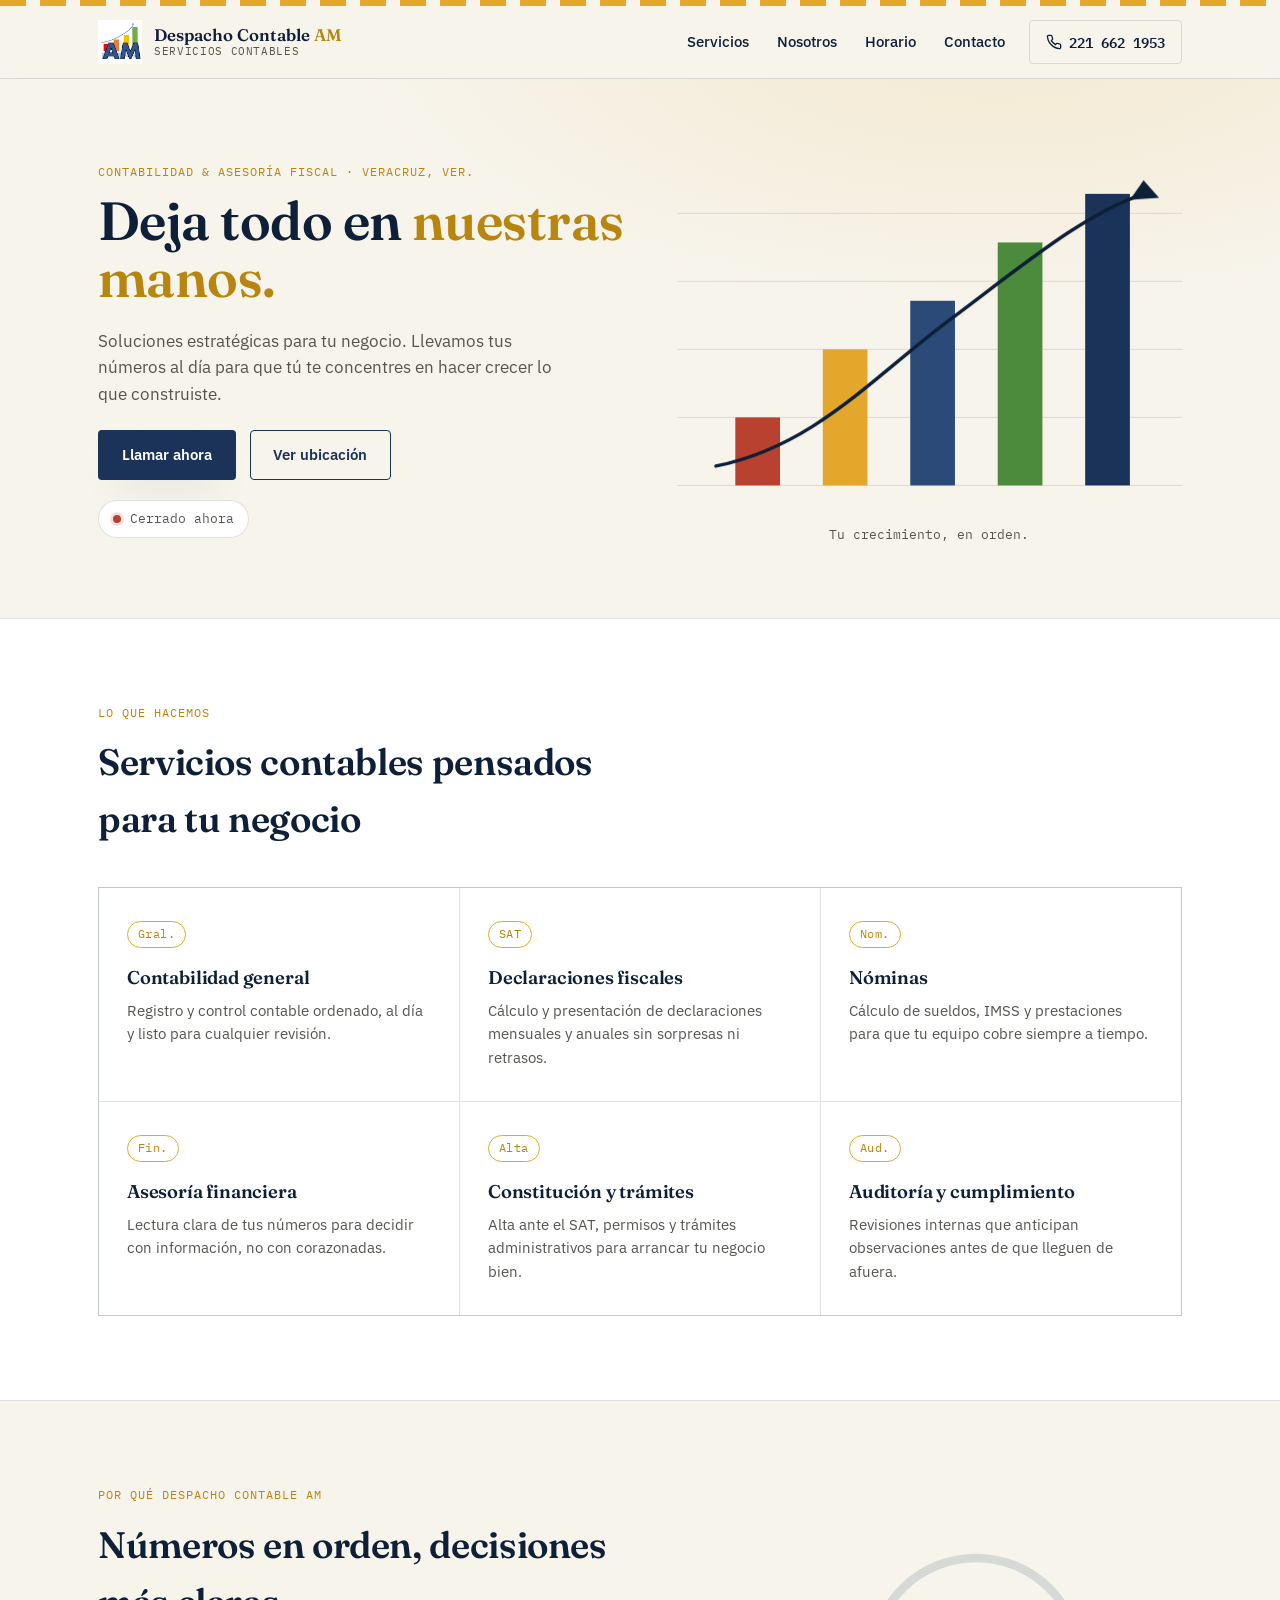
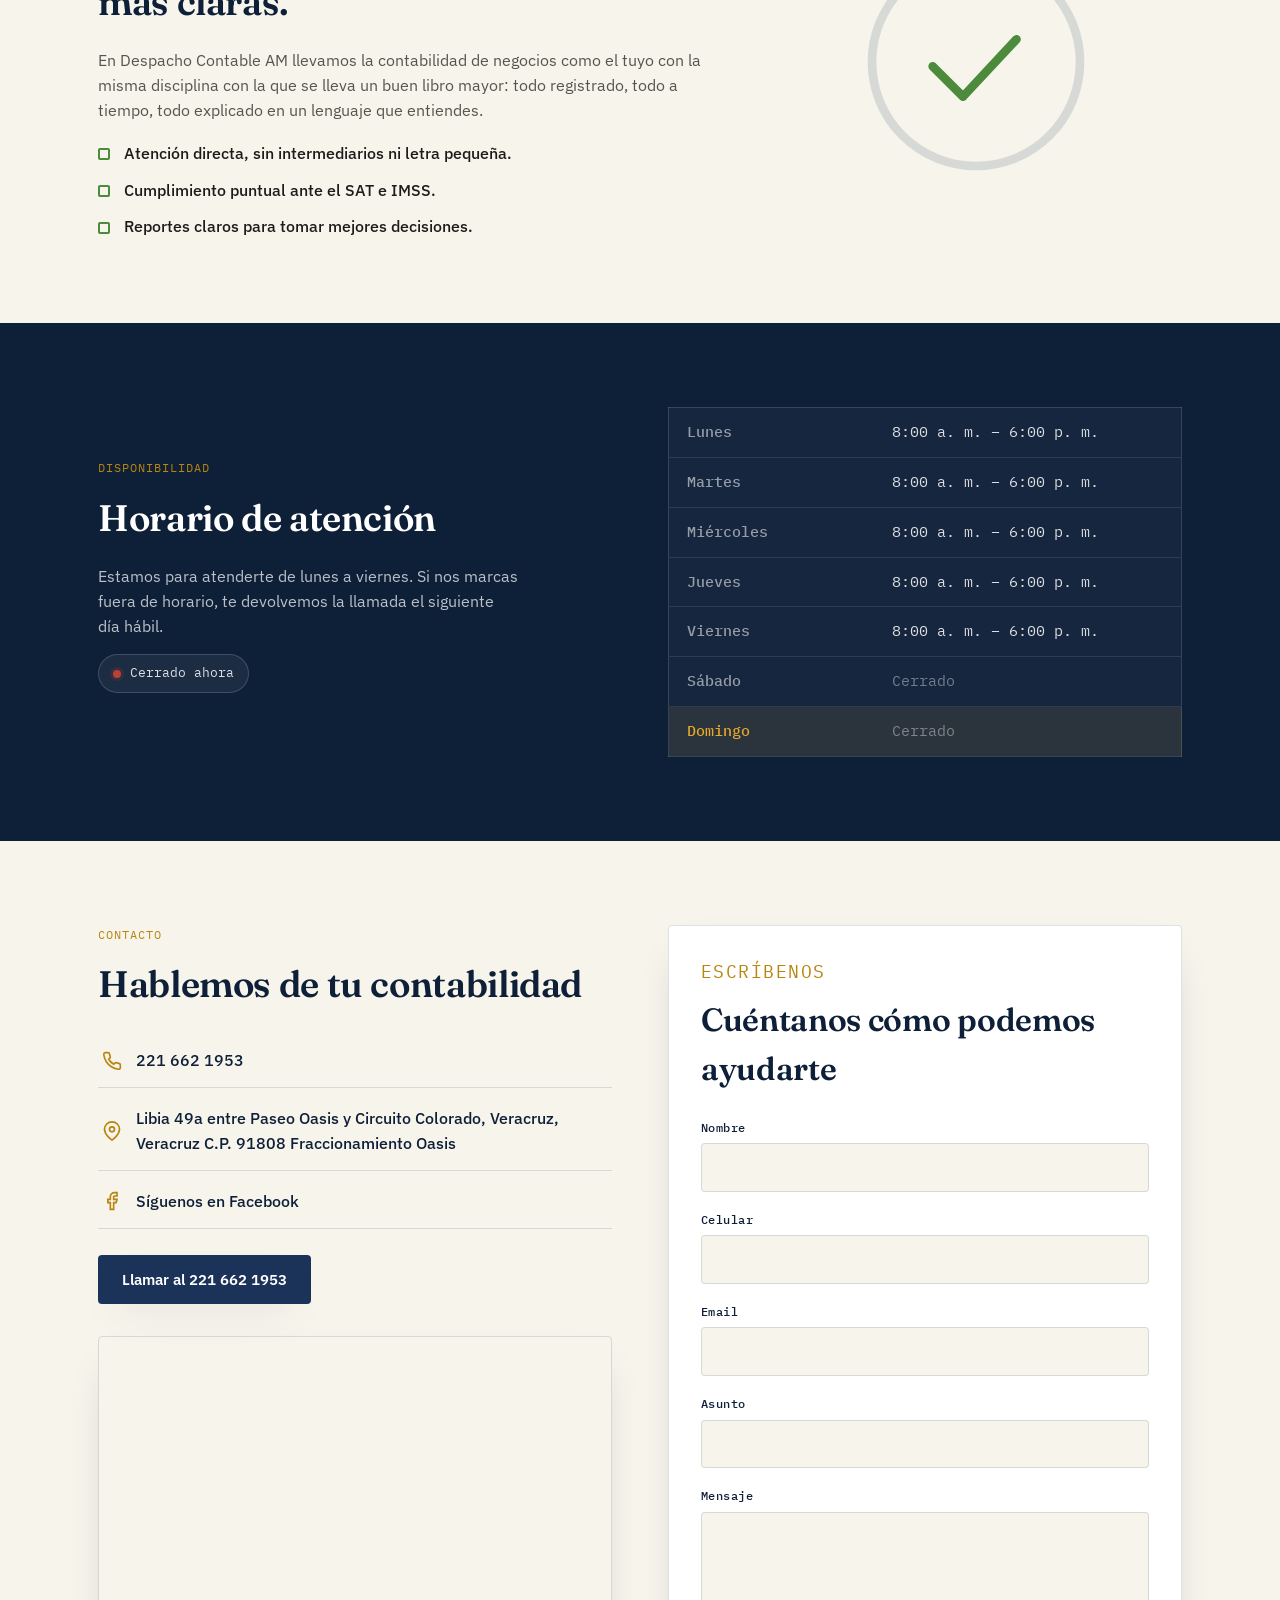
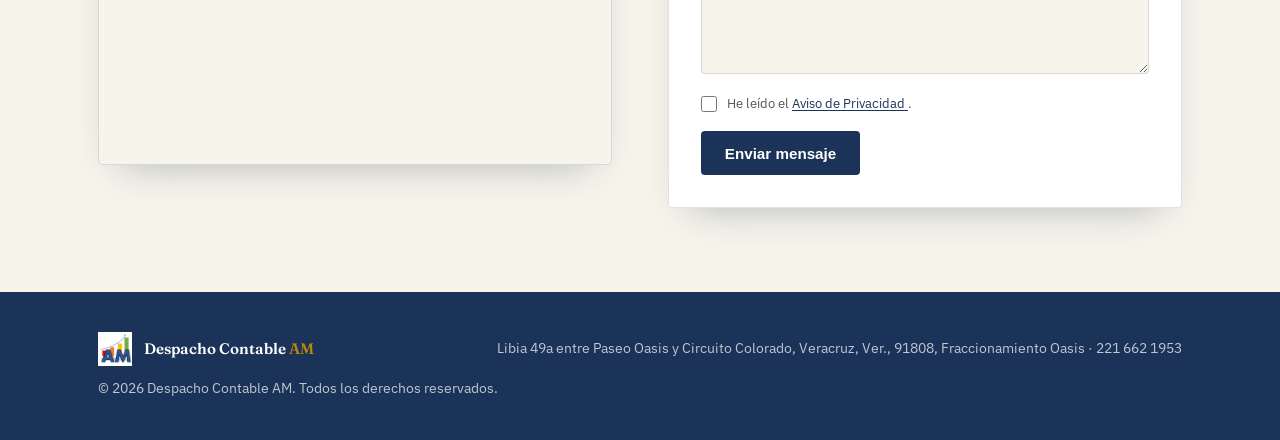
==== index.html @ 31444840 "first commit1" ====
<!doctype html>
<html lang="es-MX">
  <head>
    <meta charset="UTF-8" />
    <meta name="viewport" content="width=device-width, initial-scale=1" />
    <meta name="robots" content="index, follow" />
    <title>
      Despacho Contable AM — Contabilidad y asesoría fiscal en Veracruz
    </title>
    <meta
      name="description"
      content="Despacho Contable AM: contabilidad general, nóminas, declaraciones fiscales y asesoría financiera en Veracruz, México. Deja todo en nuestras manos."
    />

    <link rel="canonical" href="https://despacho-contable-am.vercel.app/" />

    <link rel="icon" href="assets/logo.png" type="image/png" />
    <link rel="preconnect" href="https://fonts.googleapis.com" />
    <link rel="preconnect" href="https://fonts.gstatic.com" crossorigin />

    <meta property="og:type" content="website" />
    <meta property="og:locale" content="es_MX" />
    <meta
      property="og:title"
      content="Despacho Contable AM — Contabilidad y asesoría fiscal en Veracruz"
    />
    <meta
      property="og:description"
      content="Contabilidad general, nóminas, declaraciones fiscales y asesoría financiera en Veracruz, México."
    />
    <meta
      property="og:url"
      content="https://despacho-contable-am.vercel.app/"
    />
    <meta
      property="og:image"
      content="https://despacho-contable-am.vercel.app/assets/og-image.jpg"
    />

    <script type="application/ld+json">
      {
        "@context": "https://schema.org",
        "@type": "AccountingService",
        "name": "Despacho Contable AM",
        "url": "https://despacho-contable-am.vercel.app/",
        "logo": "https://despacho-contable-am.vercel.app/assets/logo.png",
        "image": "https://despacho-contable-am.vercel.app/assets/og-image.jpg",
        "telephone": "+522216621953",
        "address": {
          "@type": "PostalAddress",
          "streetAddress": "Libia 49a",
          "addressLocality": "Veracruz",
          "addressRegion": "Veracruz",
          "postalCode": "91808",
          "addressCountry": "MX"
        },
        "geo": {
          "@type": "GeoCoordinates",
          "latitude": 19.203451,
          "longitude": -96.219655
        },
        "openingHoursSpecification": [
          {
            "@type": "OpeningHoursSpecification",
            "dayOfWeek": [
              "Monday",
              "Tuesday",
              "Wednesday",
              "Thursday",
              "Friday"
            ],
            "opens": "08:00",
            "closes": "18:00"
          }
        ],
        "sameAs": ["https://www.facebook.com/profile.php?id=61553483250418"]
      }
    </script>

    <link
      href="https://fonts.googleapis.com/css2?family=Fraunces:opsz,wght@9..144,400;9..144,500;9..144,600;9..144,700&family=IBM+Plex+Sans:wght@400;500;600;700&family=IBM+Plex+Mono:wght@400;500&display=swap"
      rel="stylesheet"
    />
    <link rel="stylesheet" href="styles.css" />
  </head>

  <body>
    <div class="ledger-rule" aria-hidden="true"></div>

    <header class="site-header" id="top">
      <div class="wrap header-inner">
        <a class="brand" href="#top">
          <img
            src="assets/logo.png"
            alt="Despacho Contable AM"
            class="brand-logo"
          />
          <span class="brand-text">
            <span class="brand-name">Despacho Contable <em>AM</em></span>
            <span class="brand-tag">Servicios contables</span>
          </span>
        </a>

        <nav class="site-nav" id="site-nav">
          <a href="#servicios">Servicios</a>
          <a href="#nosotros">Nosotros</a>
          <a href="#horario">Horario</a>
          <a href="#contacto">Contacto</a>
        </nav>

        <a class="btn btn-call" href="tel:+522216621953">
          <svg
            width="16"
            height="16"
            viewBox="0 0 24 24"
            fill="none"
            stroke="currentColor"
            stroke-width="2"
          >
            <path
              d="M22 16.92v3a2 2 0 0 1-2.18 2 19.79 19.79 0 0 1-8.63-3.07 19.5 19.5 0 0 1-6-6 19.79 19.79 0 0 1-3.07-8.67A2 2 0 0 1 4.11 2h3a2 2 0 0 1 2 1.72c.127.96.362 1.903.7 2.81a2 2 0 0 1-.45 2.11L8.09 9.91a16 16 0 0 0 6 6l1.27-1.27a2 2 0 0 1 2.11-.45c.907.338 1.85.573 2.81.7A2 2 0 0 1 22 16.92z"
            />
          </svg>
          221 662 1953
        </a>

        <button
          class="nav-toggle"
          id="nav-toggle"
          aria-label="Abrir menú"
          aria-expanded="false"
          aria-controls="site-nav"
        >
          <span></span><span></span><span></span>
        </button>
      </div>
    </header>

    <main>
      <!-- HERO -->
      <section class="hero">
        <div class="wrap hero-inner">
          <div class="hero-copy">
            <p class="eyebrow">
              Contabilidad &amp; asesoría fiscal · Veracruz, Ver.
            </p>
            <h1>Deja todo en <em>nuestras manos.</em></h1>
            <p class="hero-lead">
              Soluciones estratégicas para tu negocio. Llevamos tus números al
              día para que tú te concentres en hacer crecer lo que construiste.
            </p>
            <div class="hero-actions">
              <a href="tel:+522216621953" class="btn btn-primary"
                >Llamar ahora</a
              >
              <a href="#contacto" class="btn btn-ghost">Ver ubicación</a>
            </div>
            <p class="hero-status" id="hero-status">
              <span class="status-dot" id="status-dot"></span>
              <span id="status-text">Consultando horario…</span>
            </p>
          </div>

          <div class="hero-chart" aria-hidden="true">
            <svg viewBox="0 0 520 380" class="chart-svg">
              <!-- ledger grid -->
              <g class="grid-lines">
                <line x1="0" y1="60" x2="520" y2="60" />
                <line x1="0" y1="130" x2="520" y2="130" />
                <line x1="0" y1="200" x2="520" y2="200" />
                <line x1="0" y1="270" x2="520" y2="270" />
                <line x1="0" y1="340" x2="520" y2="340" />
              </g>
              <!-- bars -->
              <rect class="bar bar-1" x="60" y="270" width="46" height="70" />
              <rect class="bar bar-2" x="150" y="200" width="46" height="140" />
              <rect class="bar bar-3" x="240" y="150" width="46" height="190" />
              <rect class="bar bar-4" x="330" y="90" width="46" height="250" />
              <rect class="bar bar-5" x="420" y="40" width="46" height="300" />
              <!-- ascending line -->
              <path
                class="ascend-line"
                d="M40 320 C 140 300, 200 230, 280 170 S 420 60, 480 40"
              />
              <polygon class="ascend-arrow" points="480,26 496,44 466,46" />
            </svg>
            <p class="chart-caption">Tu crecimiento, en orden.</p>
          </div>
        </div>
      </section>

      <!-- SERVICIOS -->
      <section id="servicios" class="section services">
        <div class="wrap">
          <p class="eyebrow">Lo que hacemos</p>
          <h2>Servicios contables pensados para tu negocio</h2>

          <div class="service-grid">
            <article class="service-card">
              <span class="service-mark">Gral.</span>
              <h3>Contabilidad general</h3>
              <p>
                Registro y control contable ordenado, al día y listo para
                cualquier revisión.
              </p>
            </article>
            <article class="service-card">
              <span class="service-mark">SAT</span>
              <h3>Declaraciones fiscales</h3>
              <p>
                Cálculo y presentación de declaraciones mensuales y anuales sin
                sorpresas ni retrasos.
              </p>
            </article>
            <article class="service-card">
              <span class="service-mark">Nom.</span>
              <h3>Nóminas</h3>
              <p>
                Cálculo de sueldos, IMSS y prestaciones para que tu equipo cobre
                siempre a tiempo.
              </p>
            </article>
            <article class="service-card">
              <span class="service-mark">Fin.</span>
              <h3>Asesoría financiera</h3>
              <p>
                Lectura clara de tus números para decidir con información, no
                con corazonadas.
              </p>
            </article>
            <article class="service-card">
              <span class="service-mark">Alta</span>
              <h3>Constitución y trámites</h3>
              <p>
                Alta ante el SAT, permisos y trámites administrativos para
                arrancar tu negocio bien.
              </p>
            </article>
            <article class="service-card">
              <span class="service-mark">Aud.</span>
              <h3>Auditoría y cumplimiento</h3>
              <p>
                Revisiones internas que anticipan observaciones antes de que
                lleguen de afuera.
              </p>
            </article>
          </div>
        </div>
      </section>

      <!-- NOSOTROS -->
      <section id="nosotros" class="section about">
        <div class="wrap about-inner">
          <div class="about-copy">
            <p class="eyebrow">Por qué Despacho Contable AM</p>
            <h2>Números en orden, decisiones más claras.</h2>
            <p>
              En Despacho Contable AM llevamos la contabilidad de negocios como
              el tuyo con la misma disciplina con la que se lleva un buen libro
              mayor: todo registrado, todo a tiempo, todo explicado en un
              lenguaje que entiendes.
            </p>
            <ul class="about-points">
              <li>Atención directa, sin intermediarios ni letra pequeña.</li>
              <li>Cumplimiento puntual ante el SAT e IMSS.</li>
              <li>Reportes claros para tomar mejores decisiones.</li>
            </ul>
          </div>
          <div class="about-figure" aria-hidden="true">
            <svg viewBox="0 0 300 300" class="figure-svg">
              <circle cx="150" cy="150" r="120" class="figure-ring" />
              <path class="figure-tick" d="M100 155 L135 190 L205 115" />
            </svg>
          </div>
        </div>
      </section>

      <!-- HORARIO -->
      <section id="horario" class="section schedule">
        <div class="wrap schedule-inner">
          <div>
            <p class="eyebrow">Disponibilidad</p>
            <h2>Horario de atención</h2>
            <p class="schedule-lead">
              Estamos para atenderte de lunes a viernes. Si nos marcas fuera de
              horario, te devolvemos la llamada el siguiente día hábil.
            </p>
            <p class="hero-status schedule-status">
              <span class="status-dot" id="status-dot-2"></span>
              <span id="status-text-2">Consultando horario…</span>
            </p>
          </div>

          <table class="schedule-table" id="schedule-table">
            <tbody>
              <tr data-day="1">
                <th>Lunes</th>
                <td>8:00 a. m. – 6:00 p. m.</td>
              </tr>
              <tr data-day="2">
                <th>Martes</th>
                <td>8:00 a. m. – 6:00 p. m.</td>
              </tr>
              <tr data-day="3">
                <th>Miércoles</th>
                <td>8:00 a. m. – 6:00 p. m.</td>
              </tr>
              <tr data-day="4">
                <th>Jueves</th>
                <td>8:00 a. m. – 6:00 p. m.</td>
              </tr>
              <tr data-day="5">
                <th>Viernes</th>
                <td>8:00 a. m. – 6:00 p. m.</td>
              </tr>
              <tr data-day="6">
                <th>Sábado</th>
                <td class="closed">Cerrado</td>
              </tr>
              <tr data-day="0">
                <th>Domingo</th>
                <td class="closed">Cerrado</td>
              </tr>
            </tbody>
          </table>
        </div>
      </section>

      <!-- CONTACTO -->
      <section id="contacto" class="section contact">
        <div class="wrap contact-inner">
          <div class="contact-copy">
            <p class="eyebrow">Contacto</p>
            <h2>Hablemos de tu contabilidad</h2>

            <div class="contact-list">
              <a class="contact-item" href="tel:+522216621953">
                <svg
                  width="20"
                  height="20"
                  viewBox="0 0 24 24"
                  fill="none"
                  stroke="currentColor"
                  stroke-width="2"
                >
                  <path
                    d="M22 16.92v3a2 2 0 0 1-2.18 2 19.79 19.79 0 0 1-8.63-3.07 19.5 19.5 0 0 1-6-6 19.79 19.79 0 0 1-3.07-8.67A2 2 0 0 1 4.11 2h3a2 2 0 0 1 2 1.72c.127.96.362 1.903.7 2.81a2 2 0 0 1-.45 2.11L8.09 9.91a16 16 0 0 0 6 6l1.27-1.27a2 2 0 0 1 2.11-.45c.907.338 1.85.573 2.81.7A2 2 0 0 1 22 16.92z"
                  />
                </svg>
                <span>221 662 1953</span>
              </a>

              <a
                class="contact-item"
                href="https://maps.app.goo.gl/DfeY7uZKvS2wfUbW8"
                target="_blank"
                rel="noopener"
              >
                <svg
                  width="20"
                  height="20"
                  viewBox="0 0 24 24"
                  fill="none"
                  stroke="currentColor"
                  stroke-width="2"
                >
                  <path d="M21 10c0 7-9 13-9 13s-9-6-9-13a9 9 0 0 1 18 0z" />
                  <circle cx="12" cy="10" r="3" />
                </svg>
                <span
                  >Libia 49a entre Paseo Oasis y Circuito Colorado, Veracruz,
                  Veracruz C.P. 91808 Fraccionamiento Oasis</span
                >
              </a>

              <a
                class="contact-item"
                href="https://www.facebook.com/profile.php?id=61553483250418"
                target="_blank"
                rel="noopener"
              >
                <svg
                  width="20"
                  height="20"
                  viewBox="0 0 24 24"
                  fill="none"
                  stroke="currentColor"
                  stroke-width="2"
                >
                  <path
                    d="M18 2h-3a5 5 0 0 0-5 5v3H7v4h3v8h4v-8h3l1-4h-4V7a1 1 0 0 1 1-1h3z"
                  />
                </svg>
                <span>Síguenos en Facebook</span>
              </a>
            </div>

            <a href="tel:+522216621953" class="btn btn-primary contact-cta"
              >Llamar al 221 662 1953</a
            >
            <div class="contact-map">
              <iframe
                title="Ubicación Despacho Contable AM"
                src="https://www.google.com/maps/embed?pb=!1m17!1m12!1m3!1d3767.8111058384743!2d-96.21965499999999!3d19.203450999999998!2m3!1f0!2f0!3f0!3m2!1i1024!2i768!4f13.1!3m2!1m1!2zMTnCsDEyJzEyLjQiTiA5NsKwMTMnMTAuOCJX!5e0!3m2!1ses!2smx!4v1786740203507!5m2!1ses!2smx"
                width="600"
                height="450"
                style="border: 0"
                allowfullscreen=""
                loading="lazy"
                referrerpolicy="strict-origin-when-cross-origin"
              ></iframe>
            </div>
          </div>

          <div class="contact-form">
            <p class="eyebrow">Escríbenos</p>
            <h3>Cuéntanos cómo podemos ayudarte</h3>
            <form
              action="https://formsubmit.co/luisalg5@icloud.com"
              method="POST"
            >
              <input
                type="hidden"
                name="_subject"
                value="Nuevo mensaje desde Despacho Contable AM"
              />

              <input type="hidden" name="_captcha" value="true" />

              <input
                type="hidden"
                name="_next"
                value="https://despacho-contable-am.vercel.app/gracias.html"
              />

              <input
                type="text"
                name="_honey"
                style="display: none"
                tabindex="-1"
                autocomplete="off"
              />

              <div class="form-field">
                <label for="name">Nombre</label>
                <input
                  type="text"
                  id="name"
                  name="name"
                  autocomplete="name"
                  required
                />
              </div>

              <div class="form-field">
                <label for="phone">Celular</label>
                <input
                  type="tel"
                  id="phone"
                  name="phone"
                  autocomplete="tel"
                  inputmode="tel"
                  required
                />
              </div>

              <div class="form-field">
                <label for="email">Email</label>
                <input
                  type="email"
                  id="email"
                  name="email"
                  autocomplete="email"
                  required
                />
              </div>

              <div class="form-field">
                <label for="subject">Asunto</label>
                <input type="text" id="subject" name="subject" required />
              </div>

              <div class="form-field">
                <label for="message">Mensaje</label>
                <textarea
                  id="message"
                  name="message"
                  rows="6"
                  required
                ></textarea>
              </div>

              <div class="form-privacy">
                <label>
                  <input type="checkbox" name="privacy" required />
                  <span>
                    He leído el
                    <a href="/aviso-de-privacidad.html"> Aviso de Privacidad </a
                    >.
                  </span>
                </label>
              </div>

              <button type="submit" class="btn btn-primary">
                Enviar mensaje
              </button>
            </form>
          </div>
        </div>
      </section>
    </main>

    <footer class="site-footer">
      <div class="wrap footer-inner">
        <div class="brand footer-brand">
          <img
            src="assets/logo.png"
            alt="Despacho Contable AM"
            class="brand-logo brand-logo-sm"
          />
          <span class="brand-name">Despacho Contable <em>AM</em></span>
        </div>
        <p>
          <a
            href="https://maps.app.goo.gl/DfeY7uZKvS2wfUbW8"
            target="_blank"
            rel="noopener"
          >
            Libia 49a entre Paseo Oasis y Circuito Colorado, Veracruz, Ver.,
            91808, Fraccionamiento Oasis
          </a>
          · 221 662 1953
        </p>
        <p class="footer-fine">
          © <span id="year"></span> Despacho Contable AM. Todos los derechos
          reservados.
        </p>
      </div>
    </footer>

    <script src="script.js"></script>
  </body>
</html>
---- styles.css ----
/* ============================================================
   Despacho Contable AM — design tokens
   ============================================================ */
:root {
  --navy: #1b3358;
  --navy-dark: #0e1f38;
  --navy-soft: #2c4a78;
  --gold: #e3a82b;
  --gold-dark: #b8850f;
  --green: #4b8b3b;
  --cream: #f7f4ec;
  --cream-2: #efeadc;
  --ink: #1c1c1a;
  --ink-soft: #55554f;
  --white: #ffffff;
  --line: rgba(27, 51, 88, 0.14);

  --font-display: 'Fraunces', 'Iowan Old Style', serif;
  --font-body: 'IBM Plex Sans', 'Segoe UI', sans-serif;
  --font-mono: 'IBM Plex Mono', 'SFMono-Regular', monospace;

  --wrap: 1140px;
  --radius: 4px;
  --shadow: 0 18px 40px -22px rgba(14, 31, 56, 0.35);
}

@media (prefers-reduced-motion: reduce) {
  * {
    animation-duration: 0.001ms !important;
    animation-iteration-count: 1 !important;
    transition-duration: 0.001ms !important;
    scroll-behavior: auto !important;
  }
}

*,
*::before,
*::after {
  box-sizing: border-box;
}
html {
  scroll-behavior: smooth;
}
body {
  margin: 0;
  background: var(--cream);
  color: var(--ink);
  font-family: var(--font-body);
  font-size: 16px;
  line-height: 1.55;
  -webkit-font-smoothing: antialiased;
}
img {
  max-width: 100%;
  display: block;
}
a {
  color: inherit;
  text-decoration: none;
}
h1,
h2,
h3 {
  font-family: var(--font-display);
  color: var(--navy-dark);
  margin: 0 0 0.5em;
  font-weight: 600;
  letter-spacing: -0.01em;
}
p {
  margin: 0 0 1em;
  color: var(--ink-soft);
}
ul {
  margin: 0;
  padding: 0;
  list-style: none;
}

.wrap {
  width: 100%;
  max-width: var(--wrap);
  margin: 0 auto;
  padding: 0 28px;
}

/* thin ledger rule across the very top, a nod to a ruled account book */
.ledger-rule {
  height: 6px;
  background: repeating-linear-gradient(
    90deg,
    var(--gold) 0 26px,
    transparent 26px 40px
  );
}

/* ---------- eyebrow / labels ---------- */
.eyebrow {
  font-family: var(--font-mono);
  font-size: 0.78rem;
  letter-spacing: 0.08em;
  text-transform: uppercase;
  color: var(--gold-dark);
  margin: 0 0 0.9em;
}

/* ============================================================
   Buttons
   ============================================================ */
.btn {
  display: inline-flex;
  align-items: center;
  gap: 0.5em;
  padding: 0.8em 1.5em;
  border-radius: var(--radius);
  font-weight: 600;
  font-size: 0.95rem;
  border: 1.5px solid transparent;
  transition:
    transform 0.15s ease,
    box-shadow 0.15s ease,
    background-color 0.15s ease,
    color 0.15s ease;
  white-space: nowrap;
}
.btn:focus-visible {
  outline: 3px solid var(--gold);
  outline-offset: 2px;
}
.btn-primary {
  background: var(--navy);
  color: var(--white);
  box-shadow: var(--shadow);
}
.btn-primary:hover {
  background: var(--navy-dark);
  transform: translateY(-1px);
}
.btn-ghost {
  border-color: var(--navy);
  color: var(--navy);
}
.btn-ghost:hover {
  background: var(--navy);
  color: var(--white);
}
.btn-call {
  border-color: var(--line);
  color: var(--navy-dark);
  font-family: var(--font-mono);
  font-size: 0.9rem;
  padding: 0.65em 1.1em;
}
.btn-call:hover {
  border-color: var(--navy);
}

/* ============================================================
   Header
   ============================================================ */
.site-header {
  position: sticky;
  top: 0;
  z-index: 50;
  background: rgba(247, 244, 236, 0.92);
  backdrop-filter: blur(8px);
  border-bottom: 1px solid var(--line);
}
.header-inner {
  display: flex;
  align-items: center;
  gap: 24px;
  padding-top: 14px;
  padding-bottom: 14px;
}
.brand {
  display: flex;
  align-items: center;
  gap: 12px;
  margin-right: auto;
}
.brand-logo {
  width: 44px;
  height: 44px;
  object-fit: contain;
}
.brand-logo-sm {
  width: 34px;
  height: 34px;
}
.brand-text {
  display: flex;
  flex-direction: column;
  line-height: 1.15;
}
.brand-name {
  font-family: var(--font-display);
  font-weight: 600;
  font-size: 1.05rem;
  color: var(--navy-dark);
}
.brand-name em {
  font-style: normal;
  color: var(--gold-dark);
}
.brand-tag {
  font-family: var(--font-mono);
  font-size: 0.68rem;
  letter-spacing: 0.06em;
  text-transform: uppercase;
  color: var(--ink-soft);
}

.site-nav {
  display: flex;
  gap: 28px;
}
.site-nav a {
  font-weight: 500;
  font-size: 0.95rem;
  color: var(--navy-dark);
  position: relative;
  padding: 4px 0;
}
.site-nav a::after {
  content: '';
  position: absolute;
  left: 0;
  right: 0;
  bottom: -2px;
  height: 2px;
  background: var(--gold);
  transform: scaleX(0);
  transform-origin: left;
  transition: transform 0.2s ease;
}
.site-nav a:hover::after {
  transform: scaleX(1);
}

.nav-toggle {
  display: none;
  flex-direction: column;
  justify-content: center;
  gap: 5px;
  width: 40px;
  height: 40px;
  background: none;
  border: 1px solid var(--line);
  border-radius: var(--radius);
  cursor: pointer;
}
.nav-toggle span {
  display: block;
  height: 2px;
  background: var(--navy-dark);
  margin: 0 8px;
}

/* ============================================================
   Hero
   ============================================================ */
.hero {
  position: relative;
  overflow: hidden;
  padding: 76px 0 60px;
  background:
    radial-gradient(
      1100px 480px at 78% -10%,
      rgba(227, 168, 43, 0.14),
      transparent 60%
    ),
    var(--cream);
}
.hero-inner {
  display: grid;
  grid-template-columns: 1.05fr 1fr;
  align-items: center;
  gap: 48px;
}
.hero-copy h1 {
  font-size: clamp(2.3rem, 4.2vw, 3.4rem);
  line-height: 1.06;
  margin-bottom: 0.4em;
}
.hero-copy h1 em {
  font-style: normal;
  color: var(--gold-dark);
}
.hero-lead {
  font-size: 1.08rem;
  max-width: 46ch;
}
.hero-actions {
  display: flex;
  gap: 14px;
  flex-wrap: wrap;
  margin: 22px 0 20px;
}

.hero-status {
  display: inline-flex;
  align-items: center;
  gap: 9px;
  font-family: var(--font-mono);
  font-size: 0.82rem;
  color: var(--ink-soft);
  background: var(--white);
  border: 1px solid var(--line);
  padding: 8px 14px;
  border-radius: 999px;
}
.status-dot {
  width: 8px;
  height: 8px;
  border-radius: 50%;
  background: var(--ink-soft);
  box-shadow: 0 0 0 3px rgba(0, 0, 0, 0.05);
}
.status-dot.open {
  background: var(--green);
  box-shadow: 0 0 0 3px rgba(75, 139, 59, 0.18);
}
.status-dot.closed {
  background: #b8412f;
  box-shadow: 0 0 0 3px rgba(184, 65, 47, 0.15);
}

.hero-chart {
  position: relative;
}
.chart-svg {
  width: 100%;
  height: auto;
  overflow: visible;
}
.grid-lines line {
  stroke: var(--line);
  stroke-width: 1;
}
.bar {
  fill: var(--navy);
  opacity: 0;
  transform-box: fill-box;
  transform-origin: bottom;
  animation: rise 0.7s cubic-bezier(0.2, 0.7, 0.3, 1) forwards;
}
.bar-1 {
  fill: #b8412f;
  animation-delay: 0.05s;
}
.bar-2 {
  fill: var(--gold);
  animation-delay: 0.18s;
}
.bar-3 {
  fill: var(--navy-soft);
  animation-delay: 0.31s;
}
.bar-4 {
  fill: var(--green);
  animation-delay: 0.44s;
}
.bar-5 {
  fill: var(--navy);
  animation-delay: 0.57s;
}
@keyframes rise {
  from {
    opacity: 0;
    transform: scaleY(0);
  }
  to {
    opacity: 1;
    transform: scaleY(1);
  }
}
.ascend-line {
  fill: none;
  stroke: var(--navy-dark);
  stroke-width: 3.5;
  stroke-linecap: round;
  stroke-dasharray: 620;
  stroke-dashoffset: 620;
  animation: draw 1.1s 0.5s cubic-bezier(0.3, 0.6, 0.2, 1) forwards;
}
.ascend-arrow {
  fill: var(--navy-dark);
  opacity: 0;
  animation: fadeIn 0.3s 1.5s forwards;
}
@keyframes draw {
  to {
    stroke-dashoffset: 0;
  }
}
@keyframes fadeIn {
  to {
    opacity: 1;
  }
}
.chart-caption {
  font-family: var(--font-mono);
  font-size: 0.8rem;
  color: var(--ink-soft);
  text-align: center;
  margin-top: -6px;
}

/* ============================================================
   Section shell
   ============================================================ */
.section {
  padding: 84px 0;
}
.section h2 {
  font-size: clamp(1.7rem, 3vw, 2.3rem);
  max-width: 22ch;
}

.services {
  background: var(--white);
  border-top: 1px solid var(--line);
  border-bottom: 1px solid var(--line);
}
.service-grid {
  display: grid;
  grid-template-columns: repeat(3, 1fr);
  gap: 1px;
  background: var(--line);
  border: 1px solid var(--line);
  margin-top: 40px;
}
.service-card {
  background: var(--white);
  padding: 32px 28px;
  transition: background-color 0.18s ease;
}
.service-card:hover {
  background: var(--cream);
}
.service-mark {
  display: inline-block;
  font-family: var(--font-mono);
  font-size: 0.74rem;
  letter-spacing: 0.04em;
  color: var(--gold-dark);
  border: 1px solid var(--gold);
  border-radius: 999px;
  padding: 3px 10px;
  margin-bottom: 16px;
}
.service-card h3 {
  font-size: 1.15rem;
  margin-bottom: 0.35em;
}
.service-card p {
  font-size: 0.95rem;
  margin: 0;
}

/* ---------- about ---------- */
.about-inner {
  display: grid;
  grid-template-columns: 1.2fr 0.8fr;
  gap: 56px;
  align-items: center;
}
.about-points {
  margin-top: 18px;
  display: flex;
  flex-direction: column;
  gap: 12px;
}
.about-points li {
  position: relative;
  padding-left: 26px;
  color: var(--ink);
  font-weight: 500;
}
.about-points li::before {
  content: '';
  position: absolute;
  left: 0;
  top: 0.45em;
  width: 12px;
  height: 12px;
  border: 2px solid var(--green);
  border-radius: 2px;
}
.about-figure {
  display: flex;
  justify-content: center;
}
.figure-svg {
  width: 260px;
  height: 260px;
}
.figure-ring {
  fill: none;
  stroke: var(--line);
  stroke-width: 10;
}
.figure-tick {
  fill: none;
  stroke: var(--green);
  stroke-width: 10;
  stroke-linecap: round;
  stroke-linejoin: round;
  stroke-dasharray: 140;
  stroke-dashoffset: 140;
  animation: draw 1s 0.2s cubic-bezier(0.3, 0.6, 0.2, 1) forwards;
}

/* ---------- schedule ---------- */
.schedule {
  background: var(--navy-dark);
  color: var(--white);
}
.schedule h2 {
  color: var(--white);
}
.schedule-lead {
  color: rgba(255, 255, 255, 0.72);
  max-width: 42ch;
}
.schedule-inner {
  display: grid;
  grid-template-columns: 1fr 1fr;
  gap: 56px;
  align-items: center;
}
.schedule-status {
  background: rgba(255, 255, 255, 0.06);
  border-color: rgba(255, 255, 255, 0.16);
  color: rgba(255, 255, 255, 0.85);
}
.schedule-table {
  width: 100%;
  border-collapse: collapse;
  font-family: var(--font-mono);
  font-size: 0.92rem;
  background: rgba(255, 255, 255, 0.03);
  border: 1px solid rgba(255, 255, 255, 0.14);
}
.schedule-table th,
.schedule-table td {
  text-align: left;
  padding: 13px 18px;
  border-bottom: 1px solid rgba(255, 255, 255, 0.1);
  font-weight: 400;
  color: rgba(255, 255, 255, 0.85);
}
.schedule-table th {
  color: rgba(255, 255, 255, 0.55);
  font-weight: 500;
  width: 40%;
}
.schedule-table tr:last-child th,
.schedule-table tr:last-child td {
  border-bottom: none;
}
.schedule-table td.closed {
  color: rgba(255, 255, 255, 0.4);
}
.schedule-table tr.is-today {
  background: rgba(227, 168, 43, 0.1);
}
.schedule-table tr.is-today th {
  color: var(--gold);
}

/* ---------- contact ---------- */
.contact-inner {
  display: grid;
  grid-template-columns: 1fr 1fr;
  gap: 56px;
  align-items: start;
}
.contact-list {
  display: flex;
  flex-direction: column;
  gap: 4px;
  margin: 22px 0 26px;
}
.contact-item {
  display: flex;
  align-items: center;
  gap: 14px;
  padding: 14px 4px;
  border-bottom: 1px solid var(--line);
  color: var(--navy-dark);
  font-weight: 500;
  transition:
    color 0.15s ease,
    padding-left 0.15s ease;
}
.contact-item svg {
  flex-shrink: 0;
  color: var(--gold-dark);
}
.contact-item:hover {
  color: var(--gold-dark);
  padding-left: 8px;
}
.contact-map {
  border: 1px solid var(--line);
  border-radius: var(--radius);
  overflow: hidden;
  box-shadow: var(--shadow);
  aspect-ratio: 6/5;
  margin-top: 2rem;
}

.contact-map iframe {
  width: 100%;
  height: 100%;
  border: 0;
}

/* ---------- contact form ---------- */
.contact-form {
  background: var(--white);
  border: 1px solid var(--line);
  border-radius: var(--radius);
  padding: 32px;
  box-shadow: var(--shadow);
}

.contact-form form {
  display: flex;
  flex-direction: column;
  gap: 18px;
}

.form-field {
  display: flex;
  flex-direction: column;
  gap: 6px;
}

.form-field label {
  font-family: var(--font-mono);
  font-size: 0.78rem;
  letter-spacing: 0.04em;
  color: var(--navy-dark);
  font-weight: 500;
}

.form-field input,
.form-field textarea {
  width: 100%;
  padding: 12px 14px;
  border: 1px solid var(--line);
  border-radius: var(--radius);
  background: var(--cream);
  color: var(--ink);
  font-family: var(--font-body);
  font-size: 0.95rem;
  line-height: 1.5;
  transition:
    border-color 0.15s ease,
    box-shadow 0.15s ease,
    background-color 0.15s ease;
}

.form-field textarea {
  min-height: 140px;
  resize: vertical;
}

.form-field input::placeholder,
.form-field textarea::placeholder {
  color: var(--ink-soft);
  opacity: 0.7;
}

.form-field input:focus,
.form-field textarea:focus {
  outline: none;
  border-color: var(--gold-dark);
  background: var(--white);
  box-shadow: 0 0 0 3px rgba(227, 168, 43, 0.15);
}

.form-field input:focus-visible,
.form-field textarea:focus-visible {
  outline: 2px solid var(--gold);
  outline-offset: 1px;
}

/* ---------- privacy checkbox ---------- */
.form-privacy {
  margin-top: 2px;
}

.form-privacy label {
  display: flex;
  align-items: flex-start;
  gap: 10px;
  color: var(--ink-soft);
  font-size: 0.82rem;
  line-height: 1.45;
  cursor: pointer;
}

.form-privacy input[type='checkbox'] {
  flex: 0 0 auto;
  width: 16px;
  height: 16px;
  margin: 2px 0 0;
  accent-color: var(--navy);
  cursor: pointer;
}

.form-privacy a {
  color: var(--navy);
  text-decoration: underline;
  text-underline-offset: 2px;
}

.form-privacy a:hover {
  color: var(--gold-dark);
}

/* ---------- form button ---------- */
.contact-form .btn {
  align-self: flex-start;
  cursor: pointer;
}

.contact-form .btn:disabled {
  opacity: 0.6;
  cursor: not-allowed;
}

/* ---------- mobile ---------- */
@media (max-width: 480px) {
  .contact-form {
    padding: 24px 18px;
  }

  .contact-form form {
    gap: 16px;
  }

  .contact-form .btn {
    width: 100%;
    justify-content: center;
  }
}

.contact-form h3 {
  font-size: 2rem;
  margin-bottom: 24px;
}

.contact-form .eyebrow {
  margin-bottom: 0.5em;
  font-size: large;
}

/* ============================================================
   Footer
   ============================================================ */
.site-footer {
  background: var(--navy);
  color: rgba(255, 255, 255, 0.72);
  padding: 40px 0;
}
.footer-inner {
  display: flex;
  flex-wrap: wrap;
  align-items: center;
  gap: 12px 24px;
  justify-content: space-between;
}
.footer-brand .brand-name {
  color: var(--white);
  font-size: 0.95rem;
}
.footer-fine {
  width: 100%;
  font-size: 0.8rem;
  margin: 0;
  color: rgba(255, 255, 255, 0.45);
}
.site-footer p {
  margin: 0;
  color: inherit;
  font-size: 0.88rem;
}

/* ============================================================
   Responsive
   ============================================================ */
@media (max-width: 900px) {
  .hero-inner,
  .about-inner,
  .schedule-inner,
  .contact-inner {
    grid-template-columns: 1fr;
  }
  .about-figure {
    order: -1;
  }
  .service-grid {
    grid-template-columns: repeat(2, 1fr);
  }
}

@media (max-width: 720px) {
  .site-nav {
    position: absolute;
    top: 100%;
    left: 0;
    right: 0;
    background: var(--cream);
    border-bottom: 1px solid var(--line);
    flex-direction: column;
    gap: 0;
    padding: 8px 28px 18px;
    display: none;
  }
  .site-nav.is-open {
    display: flex;
  }
  .site-nav a {
    padding: 12px 0;
    border-bottom: 1px solid var(--line);
  }
  .nav-toggle {
    display: flex;
  }
  .btn-call {
    display: none;
  }
  .service-grid {
    grid-template-columns: 1fr;
  }
  .section {
    padding: 60px 0;
  }
  .hero {
    padding: 48px 0 40px;
  }
}

@media (max-width: 480px) {
  .wrap {
    padding: 0 18px;
  }
  .hero-actions {
    flex-direction: column;
    align-items: stretch;
  }
  .btn {
    justify-content: center;
  }
}

/* =========================================================
   PÁGINA DE AGRADECIMIENTO
   ========================================================= */

.thank-you-page {
  min-height: calc(100vh - 180px);
  display: flex;
  align-items: center;
  padding-top: 80px;
  padding-bottom: 100px;
}

.thank-you-content {
  max-width: 720px;
  margin: 0 auto;
  text-align: center;
}

.thank-you-icon {
  width: 86px;
  height: 86px;
  margin: 0 auto 32px;
}

.thank-you-icon svg {
  display: block;
  width: 100%;
  height: 100%;
}

.thank-you-icon circle {
  stroke: currentColor;
  stroke-width: 2;
}

.thank-you-icon path {
  stroke: currentColor;
  stroke-width: 4;
  stroke-linecap: round;
  stroke-linejoin: round;
}

.thank-you-content h1 {
  max-width: 650px;
  margin: 12px auto 24px;
  font-family: 'Fraunces', serif;
  font-size: clamp(2.8rem, 7vw, 5rem);
  font-weight: 500;
  line-height: 1.05;
  letter-spacing: -0.03em;
}

.thank-you-content h1 em {
  font-style: italic;
}

.thank-you-lead {
  max-width: 600px;
  margin: 0 auto 18px;
  font-family: 'IBM Plex Sans', sans-serif;
  font-size: 1.1rem;
  line-height: 1.75;
}

.thank-you-note {
  max-width: 540px;
  margin: 0 auto;
  font-family: 'IBM Plex Sans', sans-serif;
  font-size: 0.95rem;
  line-height: 1.7;
  opacity: 0.7;
}

.thank-you-actions {
  display: flex;
  justify-content: center;
  gap: 14px;
  margin-top: 40px;
}

.thank-you-actions .btn {
  min-width: 150px;
}

/* ---------- responsive ---------- */

@media (max-width: 768px) {
  .thank-you-page {
    min-height: calc(100vh - 140px);
    padding-top: 60px;
    padding-bottom: 80px;
  }

  .thank-you-icon {
    width: 72px;
    height: 72px;
    margin-bottom: 26px;
  }

  .thank-you-content h1 {
    font-size: clamp(2.6rem, 11vw, 4rem);
  }

  .thank-you-lead {
    font-size: 1rem;
  }
}

@media (max-width: 480px) {
  .thank-you-page {
    padding-top: 48px;
    padding-bottom: 64px;
  }

  .thank-you-actions {
    flex-direction: column;
    gap: 10px;
  }

  .thank-you-actions .btn {
    width: 100%;
  }
}
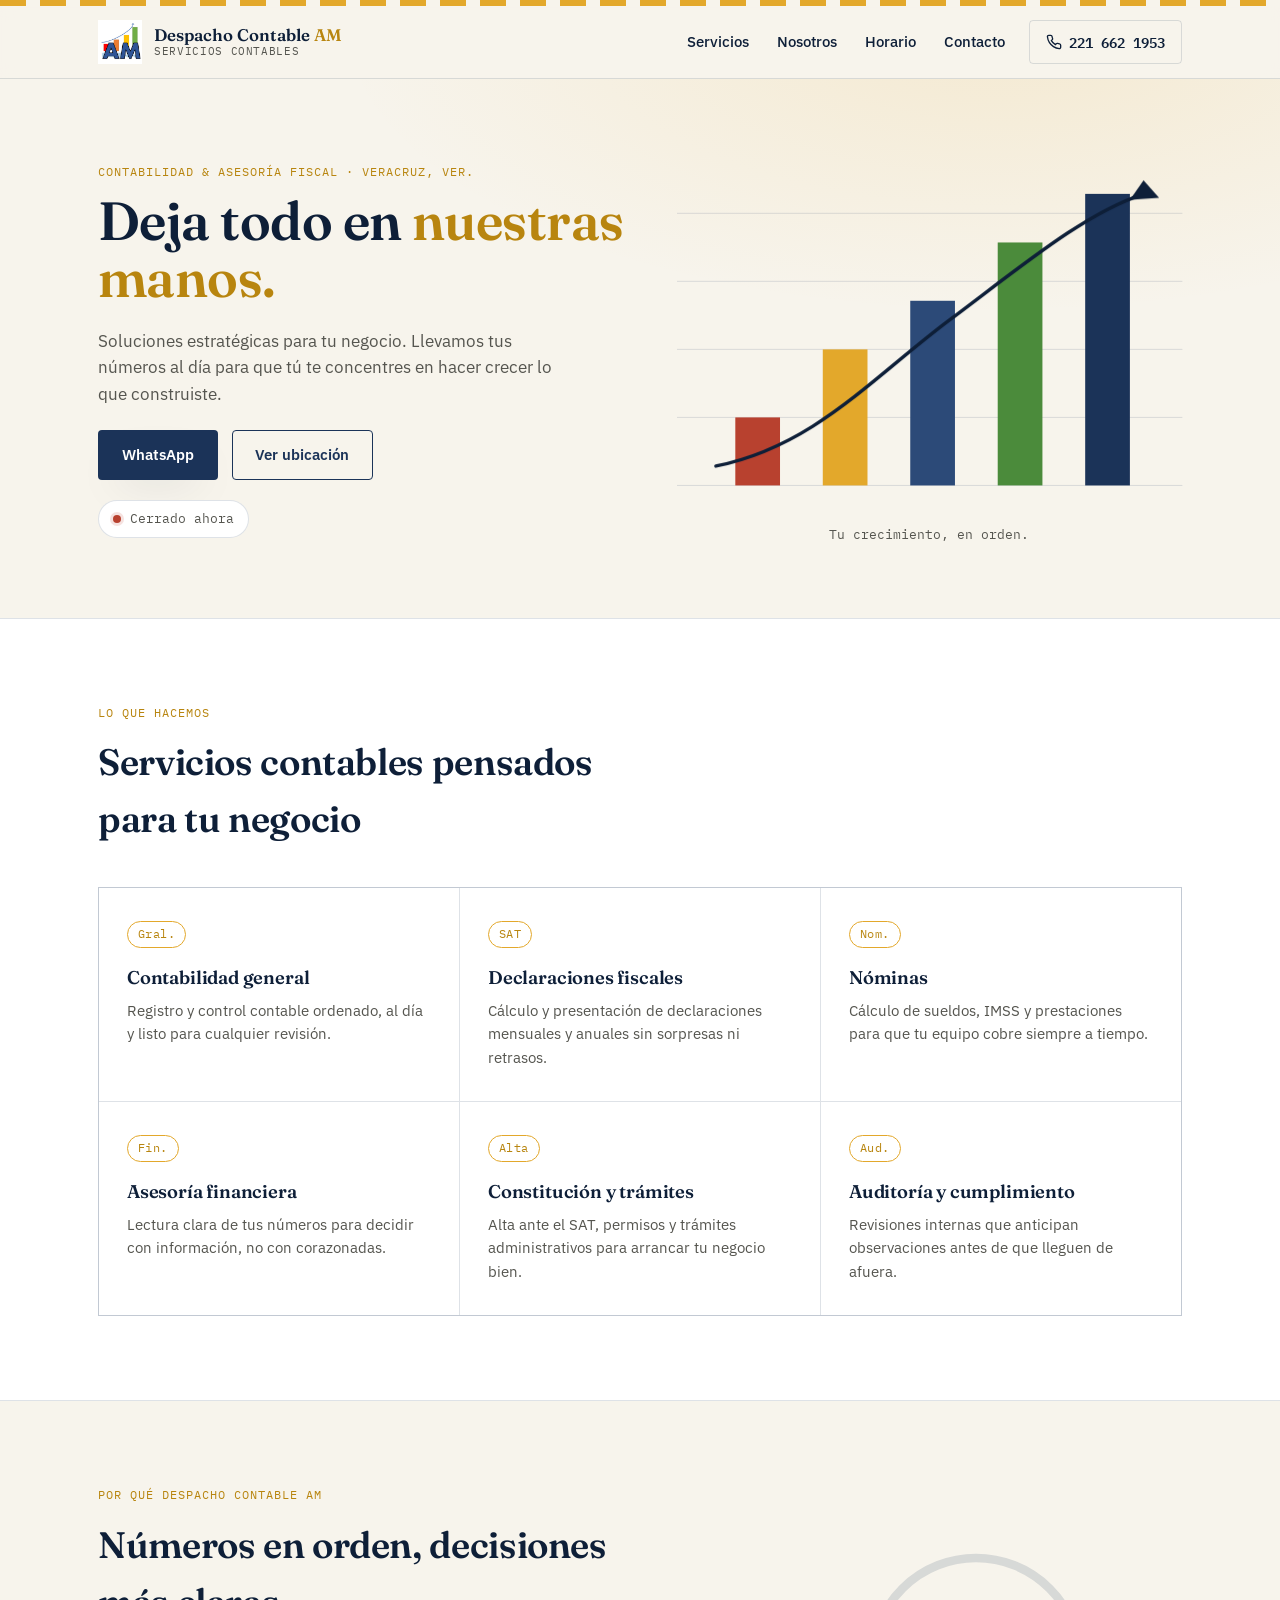
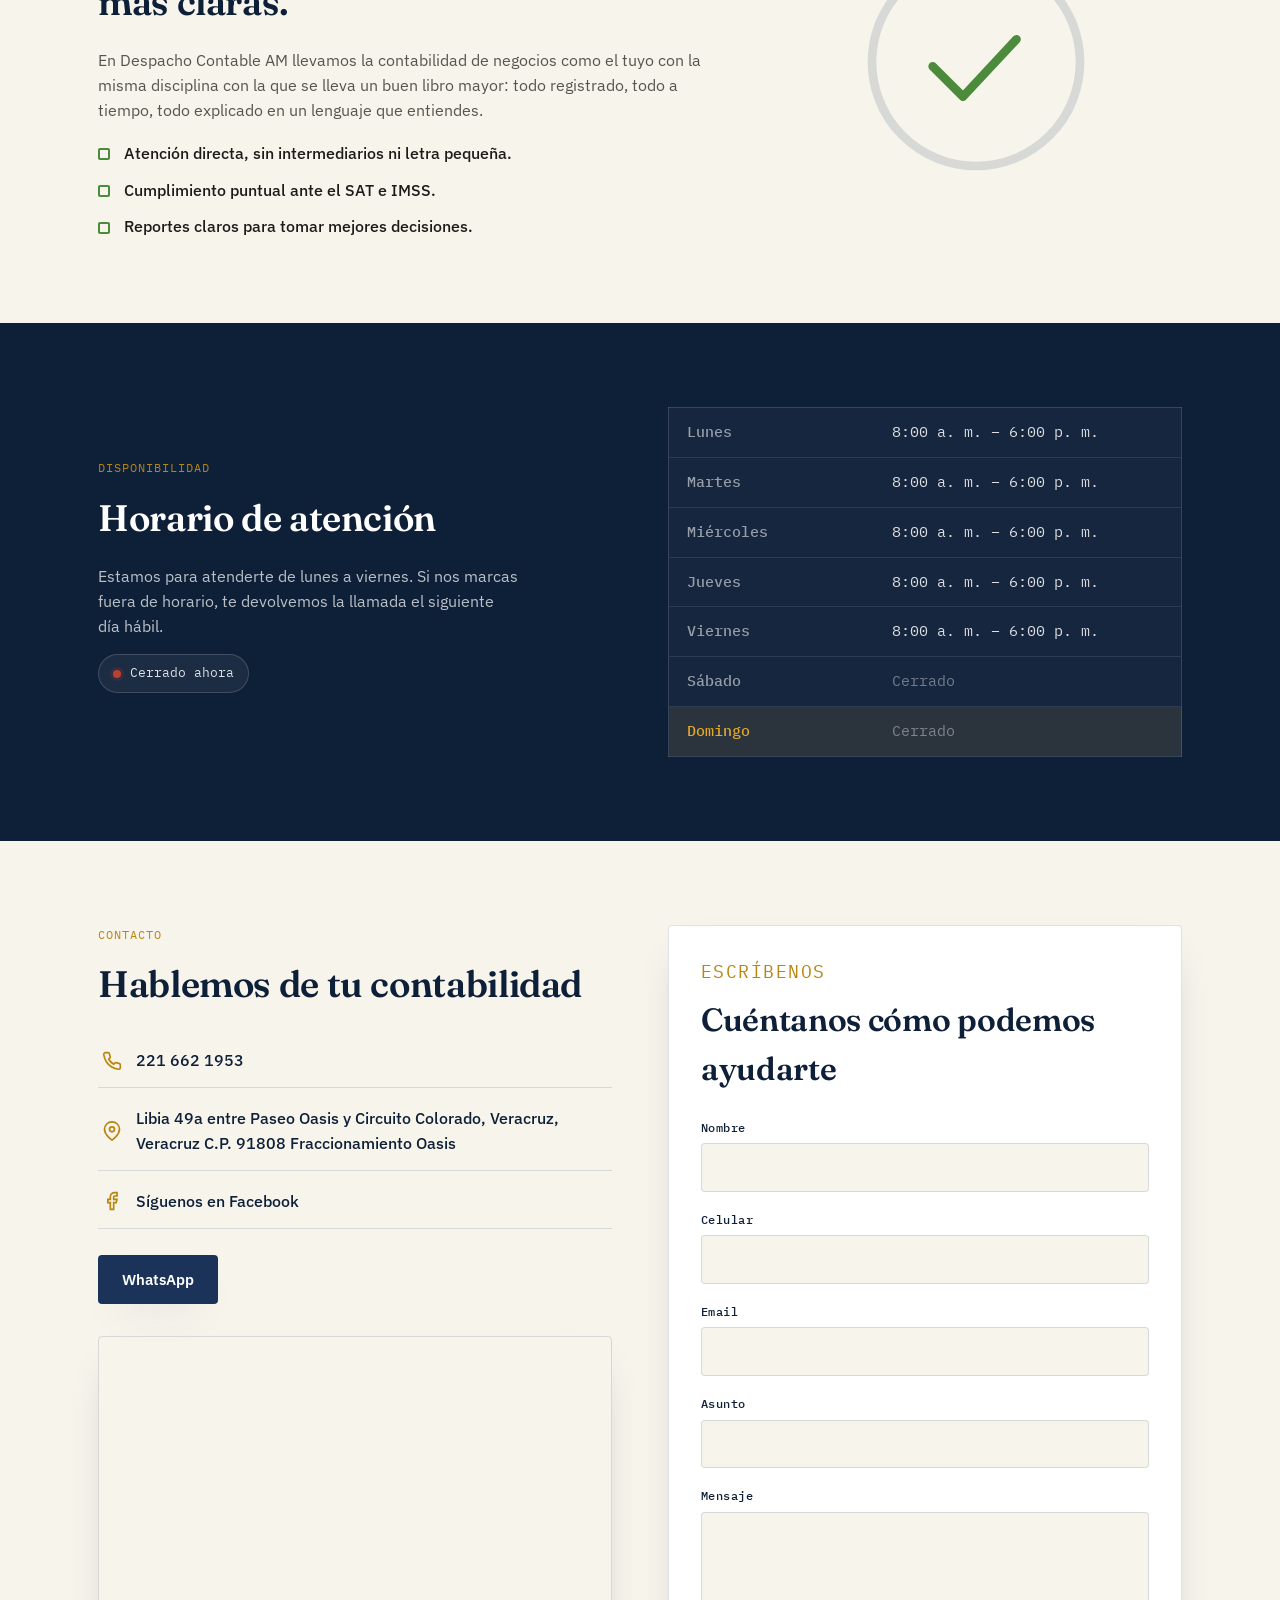
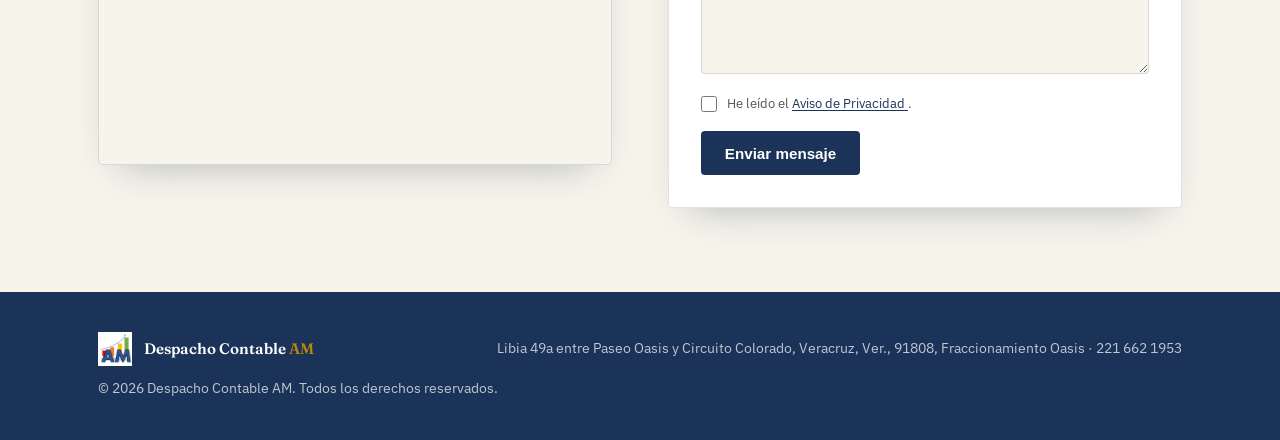
==== commit 4ede66f5: "fix whatsapp links" ====
--- a/index.html
+++ b/index.html
@@ -108,7 +108,12 @@
           <a href="#contacto">Contacto</a>
         </nav>
 
-        <a class="btn btn-call" href="tel:+522216621953">
+        <a
+          class="btn btn-call"
+          href="https://wa.me/522216621953"
+          target="_blank"
+          rel="noopener"
+        >
           <svg
             width="16"
             height="16"
@@ -150,8 +155,12 @@
               día para que tú te concentres en hacer crecer lo que construiste.
             </p>
             <div class="hero-actions">
-              <a href="tel:+522216621953" class="btn btn-primary"
-                >Llamar ahora</a
+              <a
+                href="https://wa.me/522216621953"
+                class="btn btn-primary contact-cta"
+                target="_blank"
+                rel="noopener"
+                >WhatsApp</a
               >
               <a href="#contacto" class="btn btn-ghost">Ver ubicación</a>
             </div>
@@ -334,7 +343,12 @@
             <h2>Hablemos de tu contabilidad</h2>
 
             <div class="contact-list">
-              <a class="contact-item" href="tel:+522216621953">
+              <a
+                href="https://wa.me/522216621953"
+                class="contact-item"
+                target="_blank"
+                rel="noopener"
+              >
                 <svg
                   width="20"
                   height="20"
@@ -395,9 +409,14 @@
               </a>
             </div>
 
-            <a href="tel:+522216621953" class="btn btn-primary contact-cta"
-              >Llamar al 221 662 1953</a
+            <a
+              href="https://wa.me/522216621953"
+              class="btn btn-primary contact-cta"
+              target="_blank"
+              rel="noopener"
             >
+              WhatsApp
+            </a>
             <div class="contact-map">
               <iframe
                 title="Ubicación Despacho Contable AM"
@@ -529,7 +548,10 @@
             Libia 49a entre Paseo Oasis y Circuito Colorado, Veracruz, Ver.,
             91808, Fraccionamiento Oasis
           </a>
-          · 221 662 1953
+          ·
+          <a href="https://wa.me/522216621953" target="_blank" rel="noopener">
+            221 662 1953
+          </a>
         </p>
         <p class="footer-fine">
           © <span id="year"></span> Despacho Contable AM. Todos los derechos
